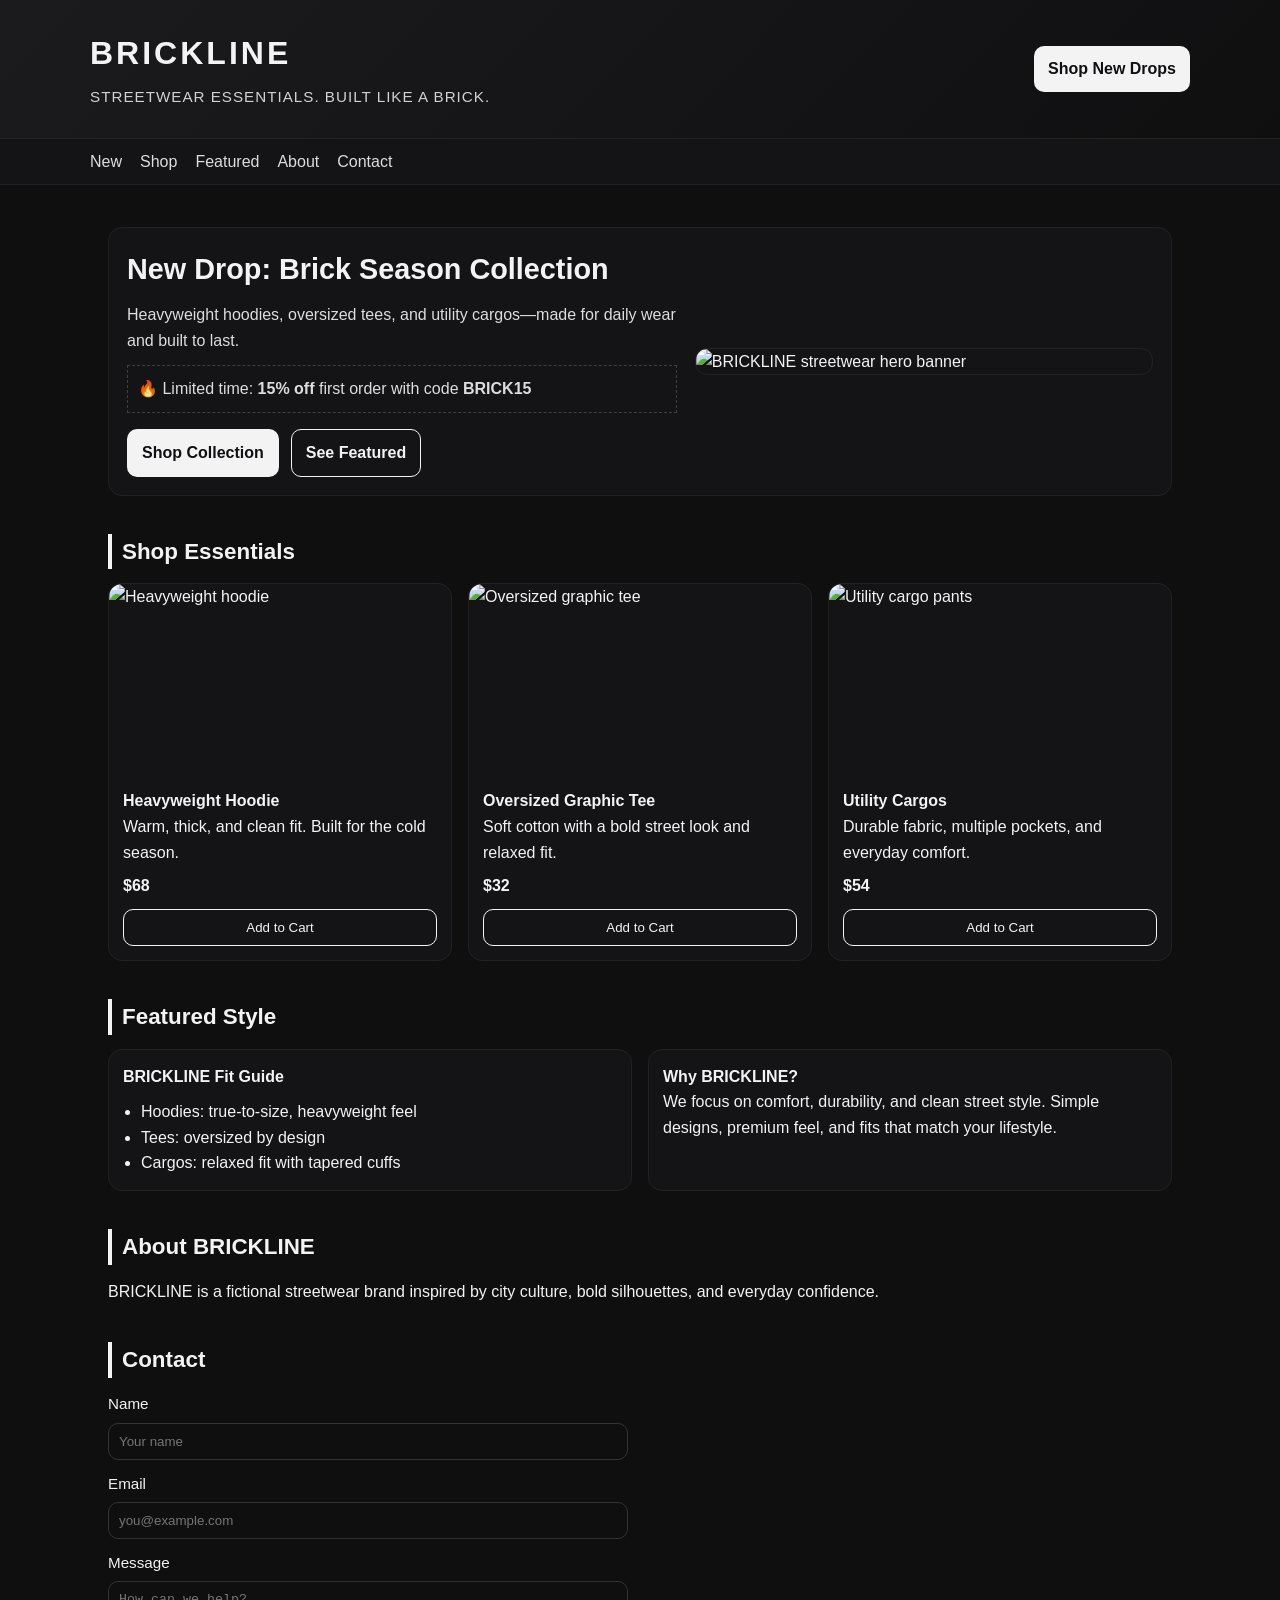
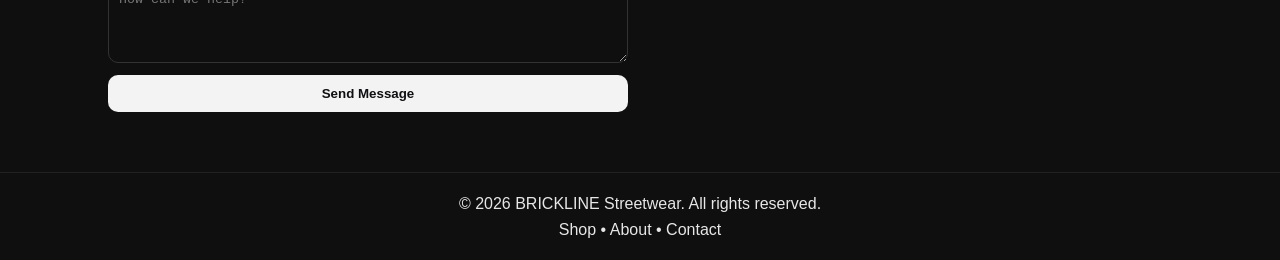
==== index.html @ cee63236 "Add files via upload" ====
<!DOCTYPE html>
<html lang="en">
<head>
  <meta charset="UTF-8" />
  <meta name="viewport" content="width=device-width, initial-scale=1.0" />
  <title>BRICKLINE | Streetwear</title>

  <!-- External CSS -->
  <link rel="stylesheet" href="styles.css" />

  <!-- Internal CSS -->
  <style>
    .tagline { letter-spacing: 1px; text-transform: uppercase; }
    .deal-banner { border: 1px dashed #444; }
  </style>
</head>

<body>
  <header class="site-header">
    <div class="header-inner">
      <div class="brand">
        <h1 class="logo">BRICKLINE</h1>
        <p class="tagline">Streetwear essentials. Built like a brick.</p>
      </div>

      <!-- Inline CSS -->
      <a href="#shop" class="cta-btn" style="text-decoration:none;">Shop New Drops</a>
    </div>
  </header>

  <nav class="nav-bar">
    <ul class="nav-links">
      <li><a href="#new">New</a></li>
      <li><a href="#shop">Shop</a></li>
      <li><a href="#featured">Featured</a></li>
      <li><a href="#about">About</a></li>
      <li><a href="#contact">Contact</a></li>
    </ul>
  </nav>

  <main class="container">
    <section class="hero" id="new">
      <div class="hero-text">
        <h2>New Drop: Brick Season Collection</h2>
        <p>Heavyweight hoodies, oversized tees, and utility cargos—made for daily wear and built to last.</p>

        <!-- Inline CSS -->
        <p class="deal-banner" style="padding:10px; margin-top:12px;">
          🔥 Limited time: <strong>15% off</strong> first order with code <strong>BRICK15</strong>
        </p>

        <div class="hero-actions">
          <a class="btn btn-primary" href="#shop">Shop Collection</a>
          <a class="btn btn-outline" href="#featured">See Featured</a>
        </div>
      </div>

      <div class="hero-image">
        <!-- If you don't have hero.jpg yet, replace with any image name you add into /images -->
        <img src="../images/hero.png" alt="BRICKLINE streetwear hero banner" />
      </div>
    </section>

    <section class="section" id="shop">
      <h3 class="section-title">Shop Essentials</h3>

      <div class="grid">
        <article class="card">
          <img src="../images/hoodie.jpg" alt="Heavyweight hoodie">
          <div class="card-body">
            <h4>Heavyweight Hoodie</h4>
            <p>Warm, thick, and clean fit. Built for the cold season.</p>
            <p class="price">$68</p>
            <button class="add-btn">Add to Cart</button>
          </div>
        </article>

        <article class="card">
          <img src="../images/tee.jpg" alt="Oversized graphic tee" />
          <div class="card-body">
            <h4>Oversized Graphic Tee</h4>
            <p>Soft cotton with a bold street look and relaxed fit.</p>
            <p class="price">$32</p>
            <button class="add-btn">Add to Cart</button>
          </div>
        </article>

        <article class="card">
          <img src="../images/cargos.webp" alt="Utility cargo pants" />
          <div class="card-body">
            <h4>Utility Cargos</h4>
            <p>Durable fabric, multiple pockets, and everyday comfort.</p>
            <p class="price">$54</p>
            <button class="add-btn">Add to Cart</button>
          </div>
        </article>
      </div>
    </section>

    <section class="section" id="featured">
      <h3 class="section-title">Featured Style</h3>

      <div class="featured">
        <div class="featured-box">
          <h4>BRICKLINE Fit Guide</h4>
          <ul>
            <li>Hoodies: true-to-size, heavyweight feel</li>
            <li>Tees: oversized by design</li>
            <li>Cargos: relaxed fit with tapered cuffs</li>
          </ul>
        </div>

        <div class="featured-box">
          <h4>Why BRICKLINE?</h4>
          <p>We focus on comfort, durability, and clean street style. Simple designs, premium feel, and fits that match your lifestyle.</p>
        </div>
      </div>
    </section>

    <section class="section" id="about">
      <h3 class="section-title">About BRICKLINE</h3>
      <p>BRICKLINE is a fictional streetwear brand inspired by city culture, bold silhouettes, and everyday confidence.</p>
    </section>

    <section class="section" id="contact">
      <h3 class="section-title">Contact</h3>

      <form class="contact-form">
        <label>
          Name
          <input type="text" placeholder="Your name" required />
        </label>

        <label>
          Email
          <input type="email" placeholder="you@example.com" required />
        </label>

        <label>
          Message
          <textarea rows="4" placeholder="How can we help?" required></textarea>
        </label>

        <button class="btn btn-primary" type="submit">Send Message</button>
      </form>
    </section>
  </main>

  <footer class="site-footer">
    <p>© 2026 BRICKLINE Streetwear. All rights reserved.</p>
    <p class="footer-links">
      <a href="#shop">Shop</a> • <a href="#about">About</a> • <a href="#contact">Contact</a>
    </p>
  </footer>
</body>
</html>
---- styles.css ----
* { box-sizing: border-box; margin: 0; padding: 0; }

body {
  font-family: Arial, Helvetica, sans-serif;
  background: #0f0f10;
  color: #f3f3f3;
  line-height: 1.6;
}

.site-header {
  background: linear-gradient(135deg, #1b1b1e, #0f0f10);
  padding: 28px 18px;
  border-bottom: 1px solid #222;
}

.header-inner {
  max-width: 1100px;
  margin: 0 auto;
  display: flex;
  align-items: center;
  justify-content: space-between;
  gap: 18px;
}

.logo { font-size: 2rem; letter-spacing: 3px; }
.tagline { opacity: 0.85; margin-top: 6px; font-size: 0.95rem; }

.cta-btn {
  background: #f3f3f3;
  color: #101012;
  padding: 10px 14px;
  border-radius: 10px;
  font-weight: bold;
  display: inline-block;
}

.nav-bar {
  background: #141417;
  border-bottom: 1px solid #222;
  padding: 10px 18px;
}

.nav-links {
  max-width: 1100px;
  margin: 0 auto;
  list-style: none;
  display: flex;
  gap: 18px;
  flex-wrap: wrap;
}

.nav-links a { color: #f3f3f3; text-decoration: none; opacity: 0.9; }
.nav-links a:hover { opacity: 1; text-decoration: underline; }

.container { max-width: 1100px; margin: 0 auto; padding: 24px 18px 60px; }
.section { margin-top: 38px; }

.section-title {
  font-size: 1.4rem;
  margin-bottom: 14px;
  border-left: 4px solid #f3f3f3;
  padding-left: 10px;
}

.hero {
  display: grid;
  grid-template-columns: 1.2fr 1fr;
  gap: 18px;
  align-items: center;
  margin-top: 18px;
  padding: 18px;
  background: #141417;
  border: 1px solid #222;
  border-radius: 14px;
}

.hero-text h2 { font-size: 1.8rem; margin-bottom: 10px; }
.hero-text p { opacity: 0.9; }

.hero-actions { margin-top: 16px; display: flex; gap: 12px; flex-wrap: wrap; }

.hero-image img {
  width: 100%;
  border-radius: 12px;
  border: 1px solid #222;
  display: block;
}

.btn {
  padding: 10px 14px;
  border-radius: 10px;
  text-decoration: none;
  display: inline-block;
  font-weight: bold;
  border: 1px solid transparent;
  cursor: pointer;
}

.btn-primary { background: #f3f3f3; color: #101012; }
.btn-outline { border-color: #f3f3f3; color: #f3f3f3; background: transparent; }

.grid { display: grid; grid-template-columns: repeat(3, 1fr); gap: 16px; }

.card {
  background: #141417;
  border: 1px solid #222;
  border-radius: 14px;
  overflow: hidden;
}

.card img { width: 100%; height: 190px; object-fit: contain; display: block; }
.card-body { padding: 14px; }
.price { margin-top: 8px; font-weight: bold; }

.add-btn {
  margin-top: 10px;
  width: 100%;
  padding: 10px;
  border-radius: 10px;
  border: 1px solid #f3f3f3;
  background: transparent;
  color: #f3f3f3;
  cursor: pointer;
}

.add-btn:hover { background: #f3f3f3; color: #101012; }

.featured { display: grid; grid-template-columns: 1fr 1fr; gap: 16px; }

.featured-box {
  background: #141417;
  border: 1px solid #222;
  border-radius: 14px;
  padding: 14px;
}

.featured-box ul { margin-top: 10px; padding-left: 18px; }

.contact-form { margin-top: 10px; display: grid; gap: 12px; max-width: 520px; }

.contact-form label { display: grid; gap: 6px; font-size: 0.95rem; }

input, textarea {
  padding: 10px;
  border-radius: 10px;
  border: 1px solid #333;
  background: #0f0f10;
  color: #f3f3f3;
}

.site-footer {
  border-top: 1px solid #222;
  padding: 18px;
  text-align: center;
  background: #0f0f10;
  opacity: 0.95;
}

.site-footer a { color: #f3f3f3; text-decoration: none; }
.site-footer a:hover { text-decoration: underline; }

@media (max-width: 900px) {
  .hero { grid-template-columns: 1fr; }
  .grid { grid-template-columns: 1fr; }
  .featured { grid-template-columns: 1fr; }
}
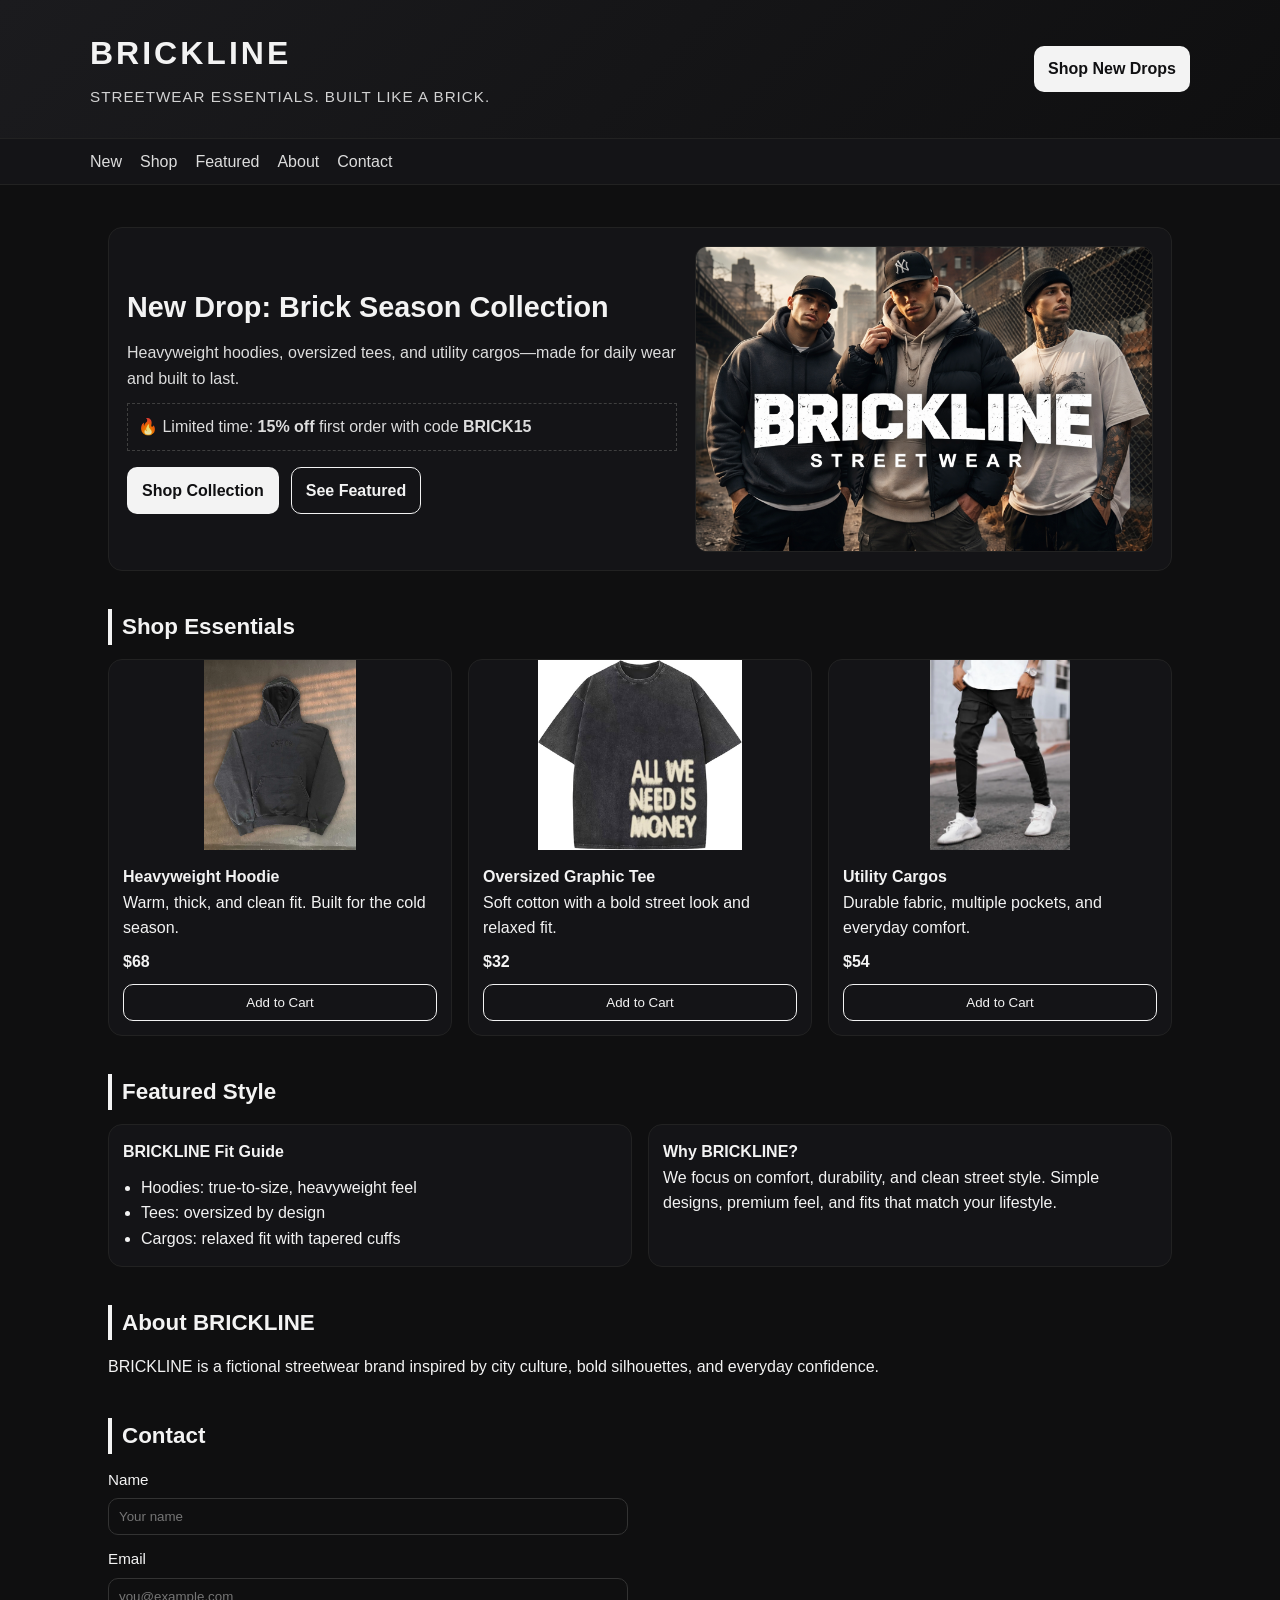
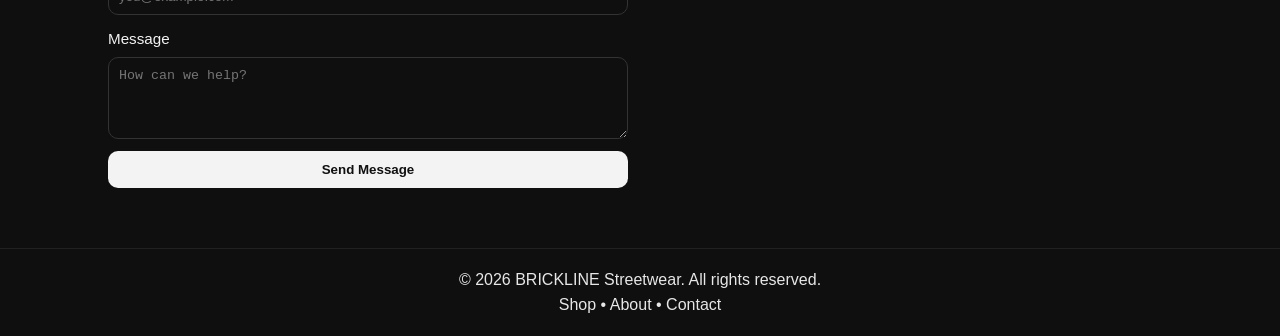
==== commit 2d8d8a75: "Update index.html" ====
--- a/index.html
+++ b/index.html
@@ -57,7 +57,7 @@
 
       <div class="hero-image">
         <!-- If you don't have hero.jpg yet, replace with any image name you add into /images -->
-        <img src="../images/hero.png" alt="BRICKLINE streetwear hero banner" />
+        <img src="images/hero.png" alt="BRICKLINE streetwear hero banner" />
       </div>
     </section>
 
@@ -66,7 +66,7 @@
 
       <div class="grid">
         <article class="card">
-          <img src="../images/hoodie.jpg" alt="Heavyweight hoodie">
+          <img src="images/hoodie.jpg" alt="Heavyweight hoodie" />
           <div class="card-body">
             <h4>Heavyweight Hoodie</h4>
             <p>Warm, thick, and clean fit. Built for the cold season.</p>
@@ -76,7 +76,7 @@
         </article>
 
         <article class="card">
-          <img src="../images/tee.jpg" alt="Oversized graphic tee" />
+          <img src="images/tee.jpg" alt="Oversized graphic tee" />
           <div class="card-body">
             <h4>Oversized Graphic Tee</h4>
             <p>Soft cotton with a bold street look and relaxed fit.</p>
@@ -86,7 +86,7 @@
         </article>
 
         <article class="card">
-          <img src="../images/cargos.webp" alt="Utility cargo pants" />
+          <img src="images/cargos.webp" alt="Utility cargo pants" />
           <div class="card-body">
             <h4>Utility Cargos</h4>
             <p>Durable fabric, multiple pockets, and everyday comfort.</p>
@@ -153,4 +153,4 @@
     </p>
   </footer>
 </body>
-</html>+</html>
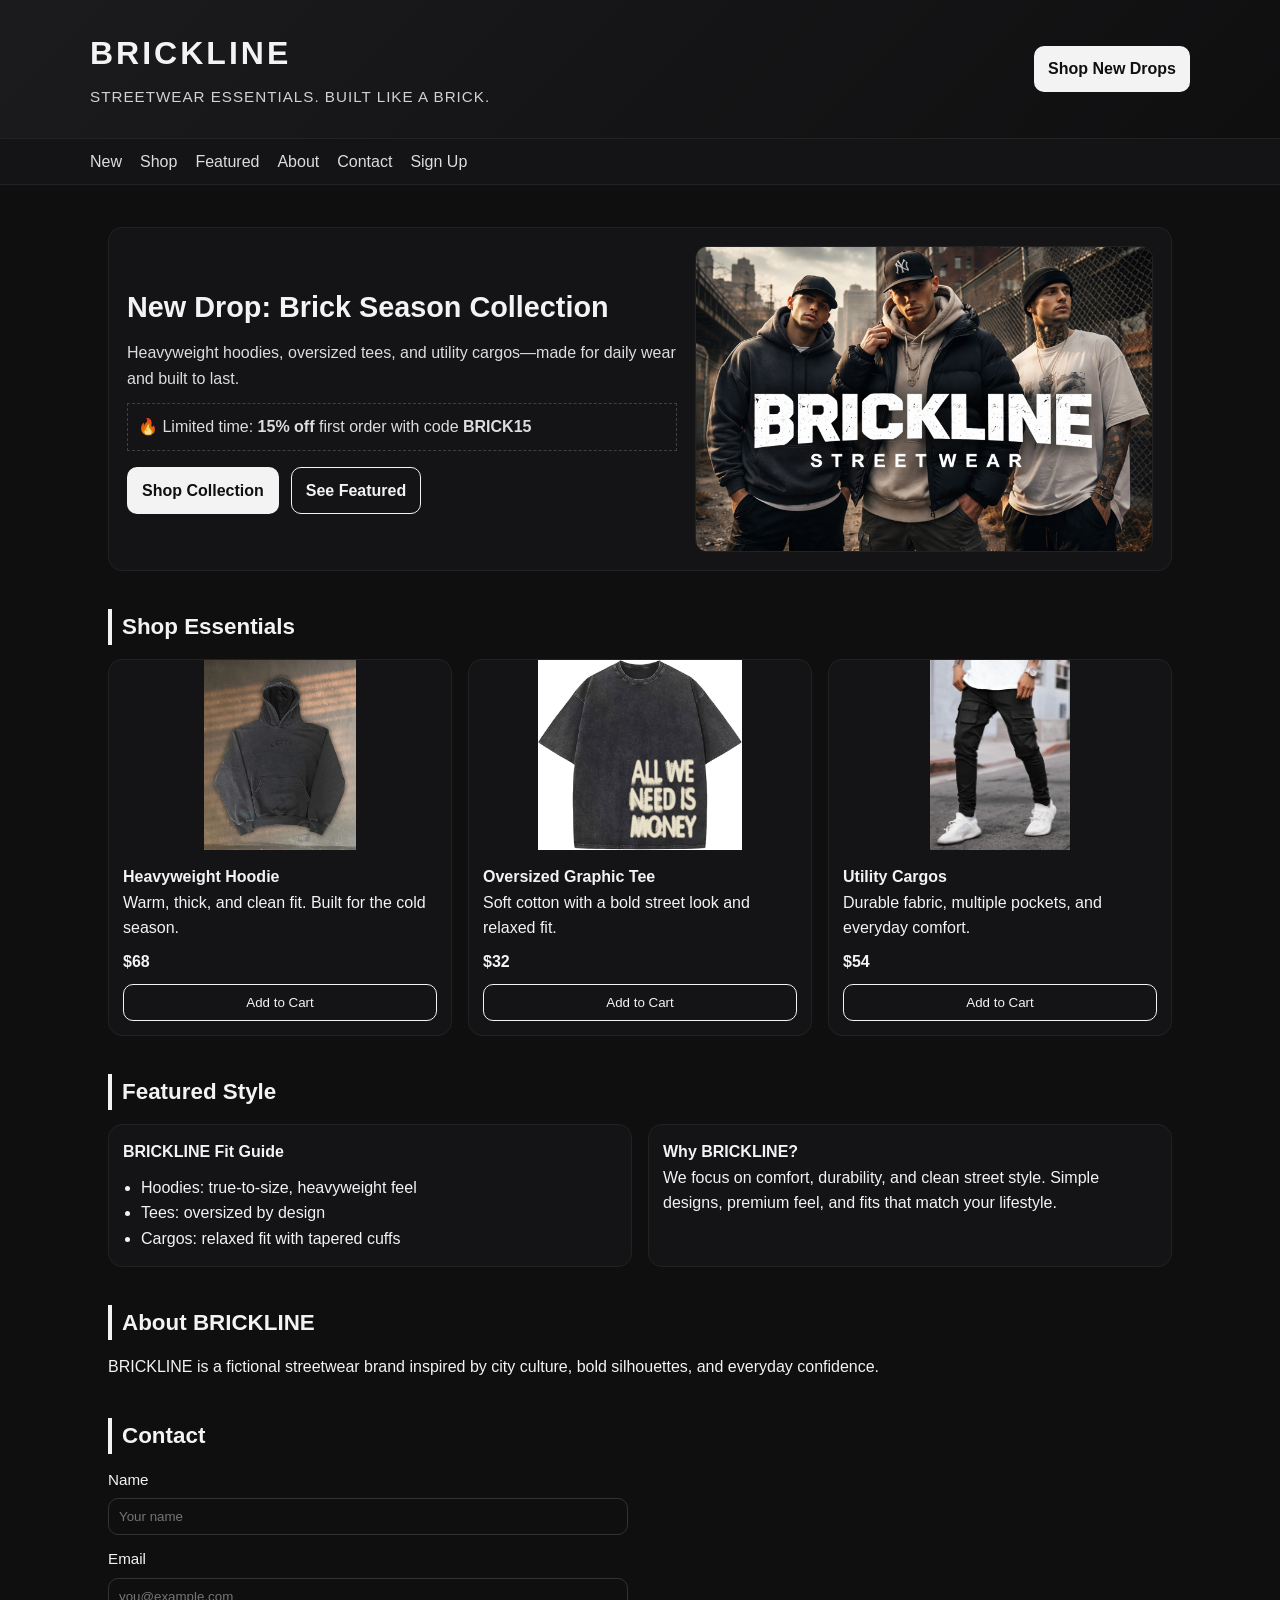
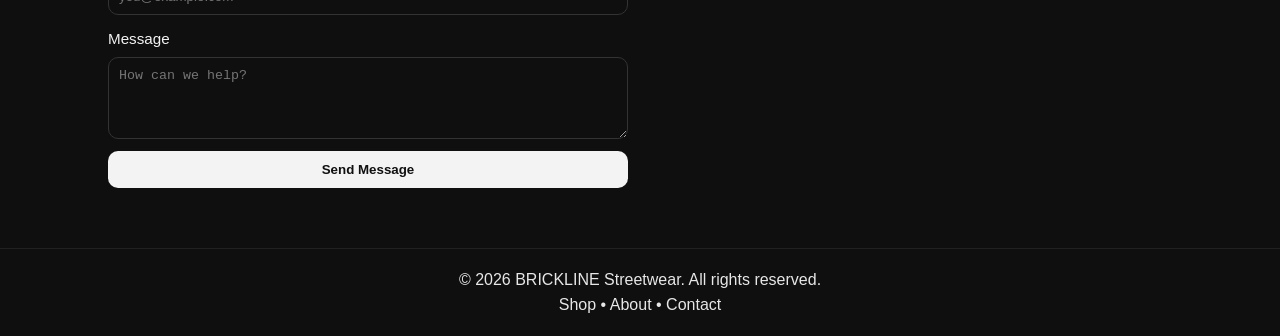
==== commit 499e2351: "Update index.html" ====
--- a/index.html
+++ b/index.html
@@ -35,6 +35,7 @@
       <li><a href="#featured">Featured</a></li>
       <li><a href="#about">About</a></li>
       <li><a href="#contact">Contact</a></li>
+      <li><a href="signup.html">Sign Up</a></li>
     </ul>
   </nav>
 
